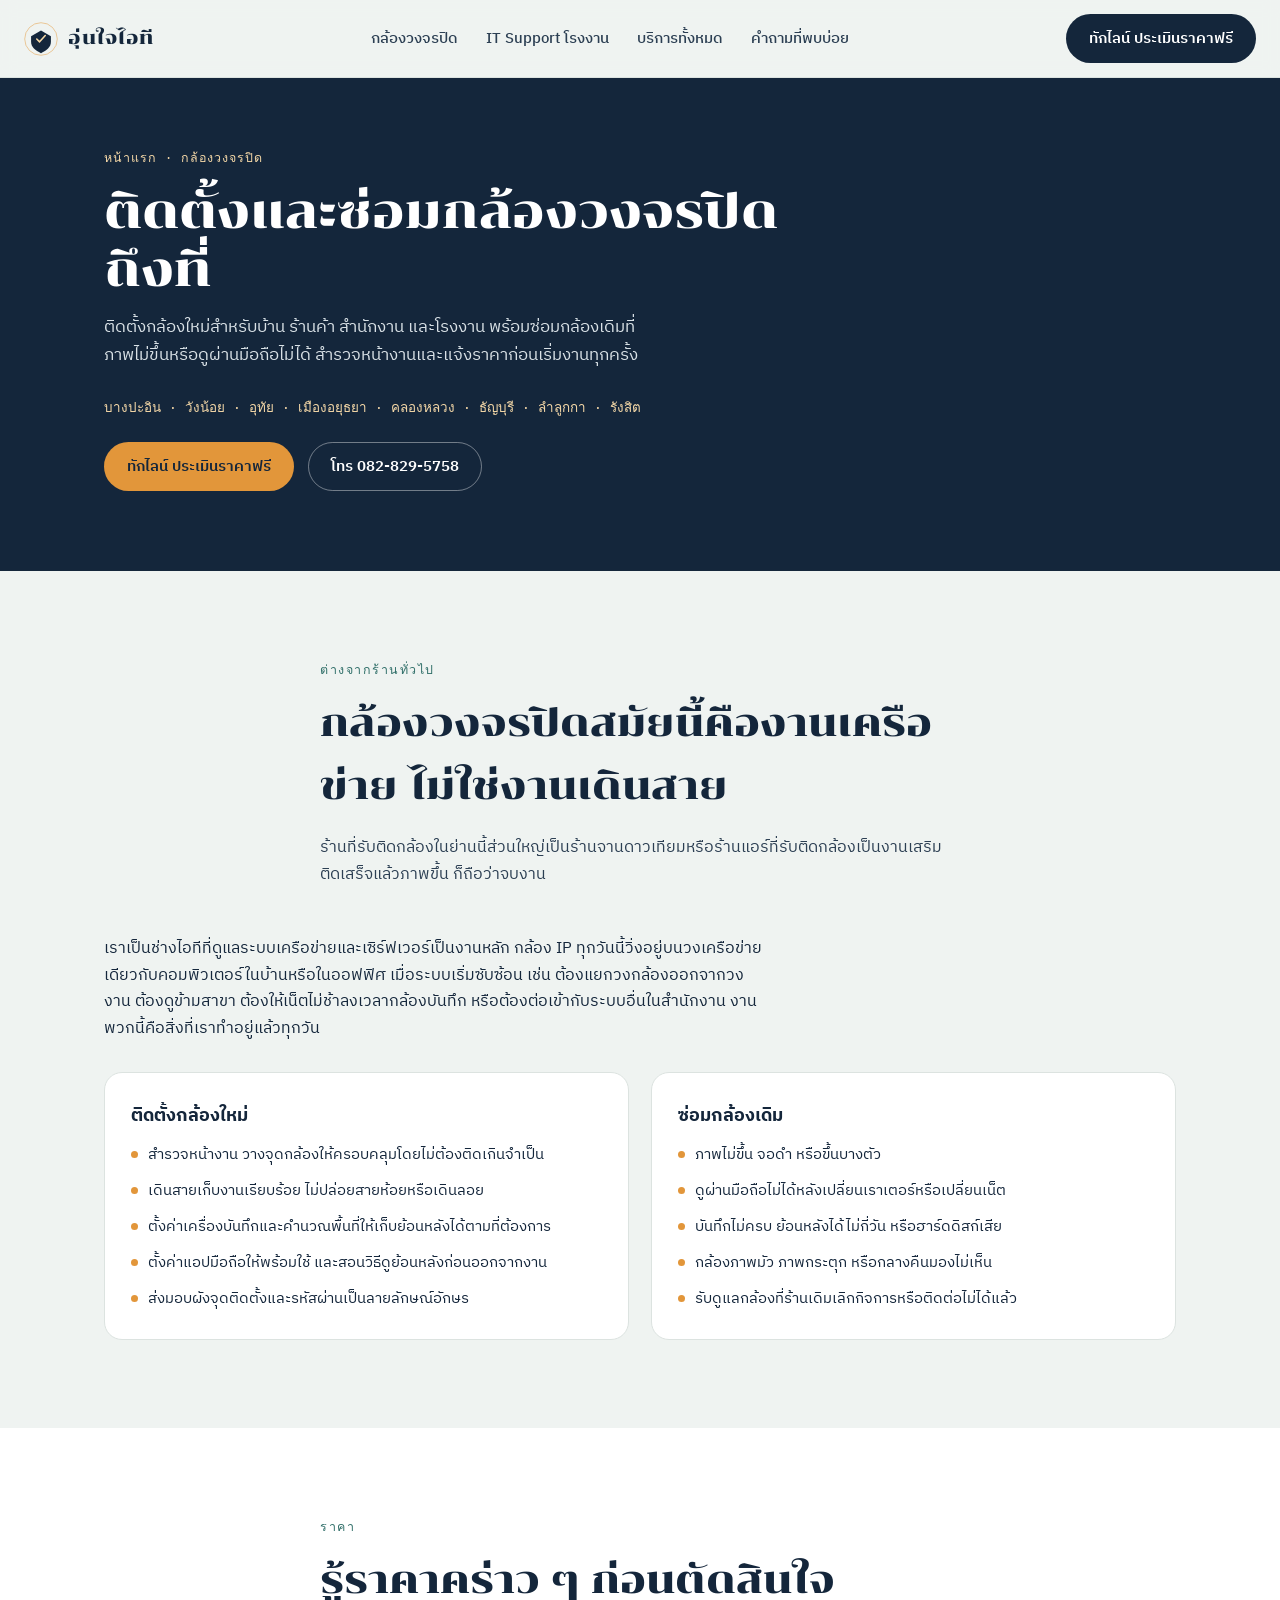
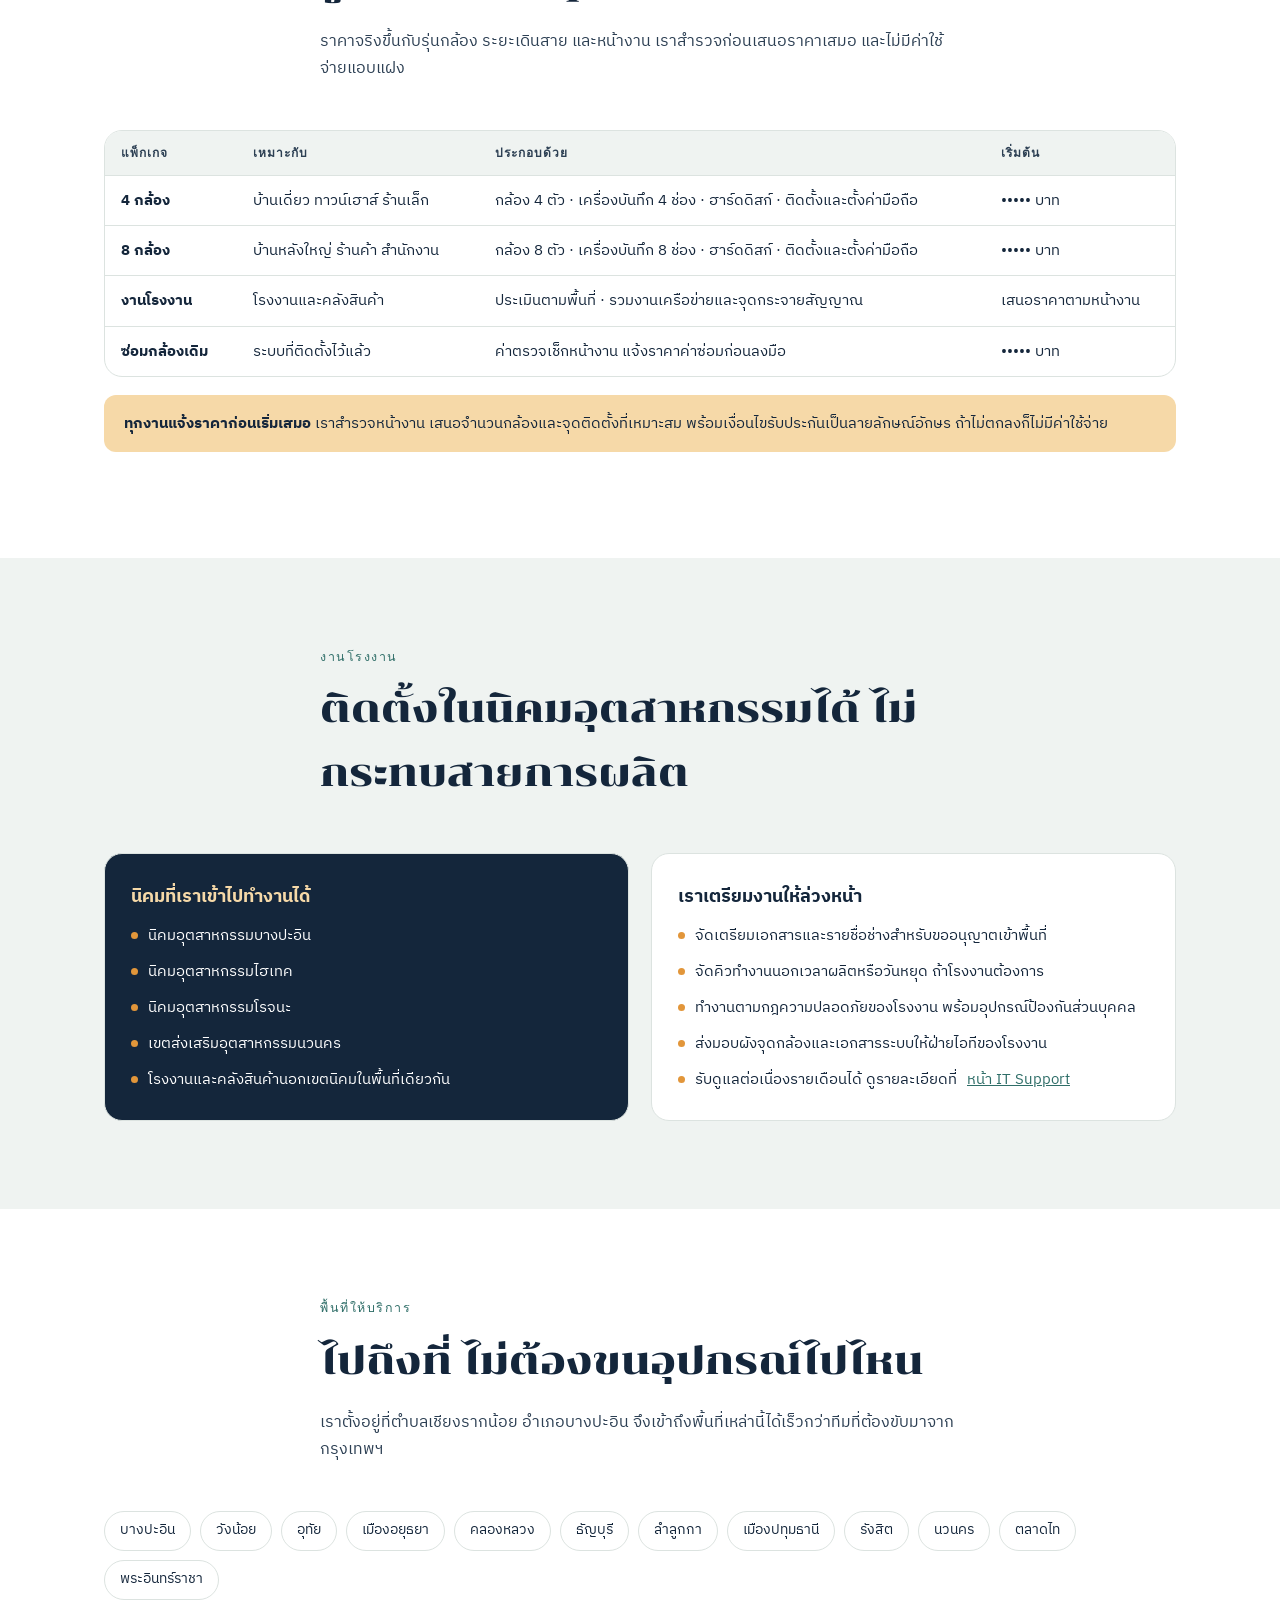
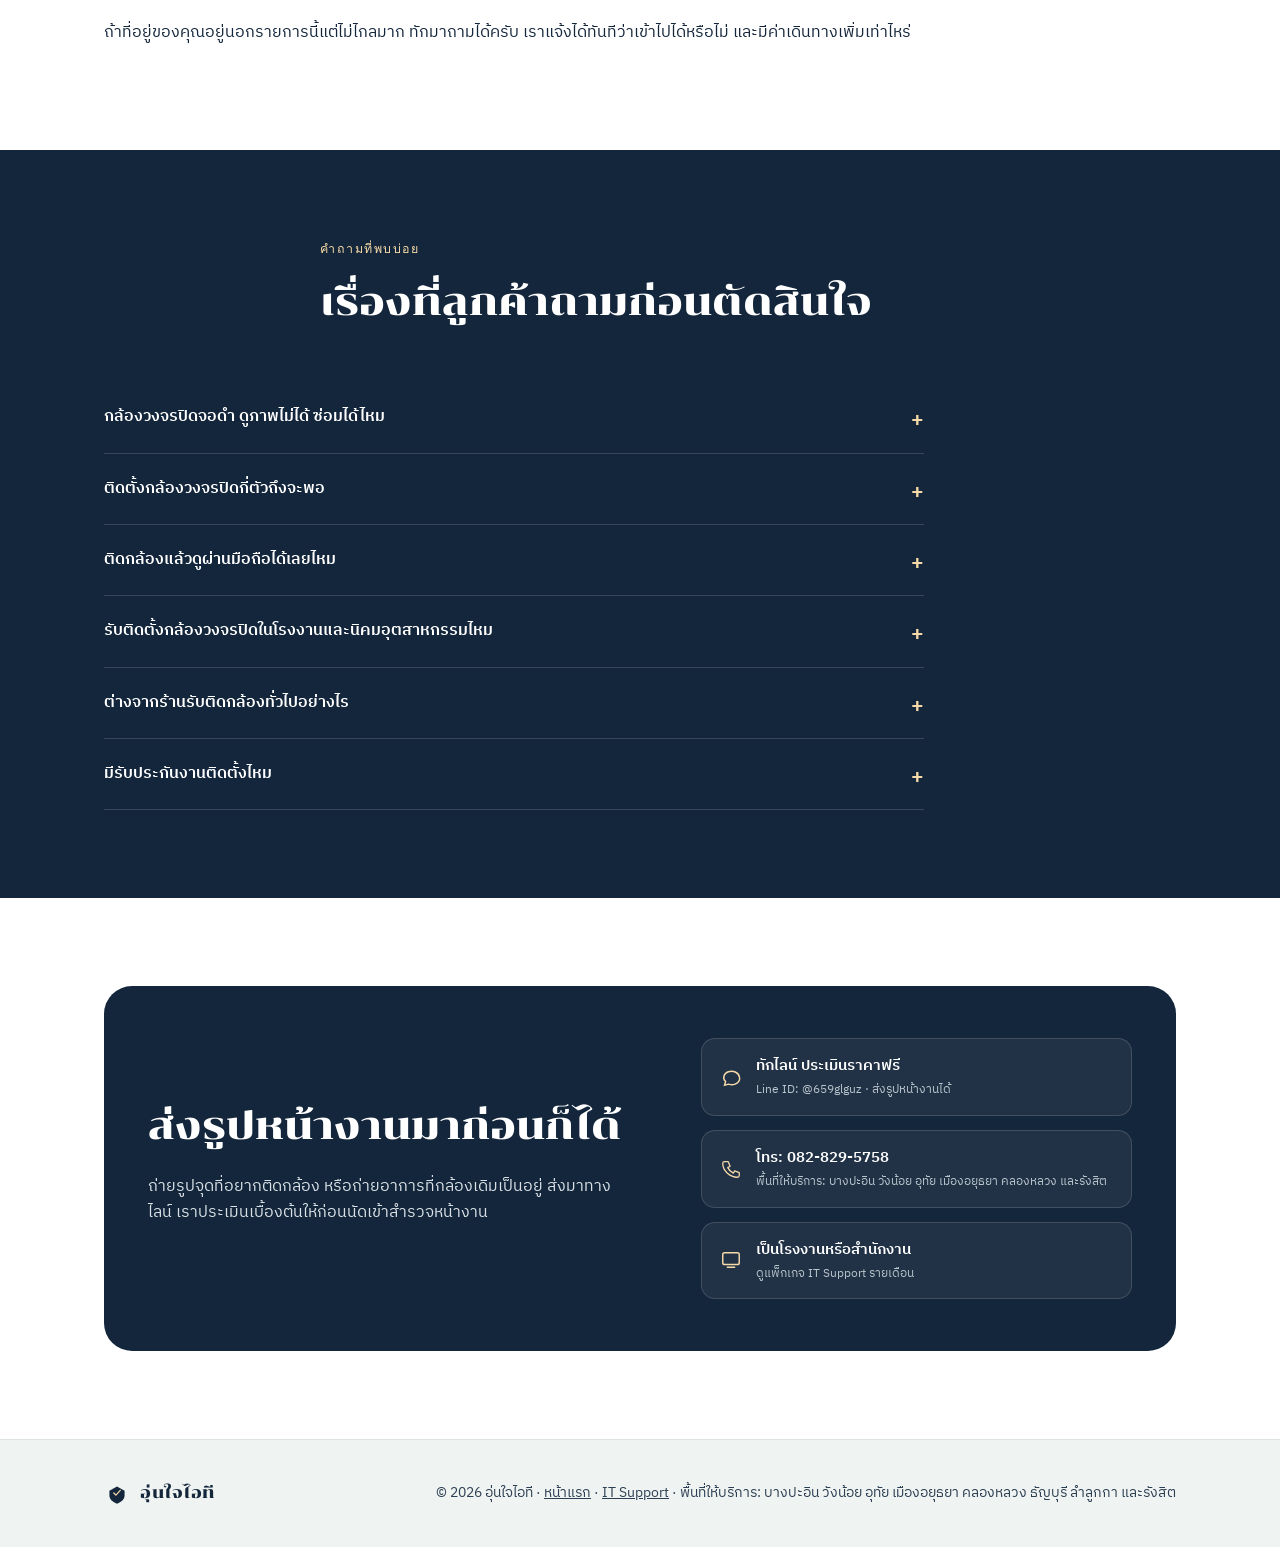
==== cctv/index.html @ 0df33c96 "Add files via upload" ====
<!DOCTYPE html>
<html lang="th">
<head>
<meta charset="UTF-8">
<meta name="viewport" content="width=device-width, initial-scale=1.0">
<title>ติดตั้งกล้องวงจรปิด บางปะอิน วังน้อย อยุธยา | อุ่นใจไอที</title>
<meta name="description" content="ติดตั้งและซ่อมกล้องวงจรปิด CCTV บางปะอิน วังน้อย อุทัย เมืองอยุธยา คลองหลวง รังสิต ติดตั้งโดยช่างไอทีที่วางระบบเครือข่ายเป็น ดูผ่านมือถือได้ สำรวจหน้างานก่อนเสนอราคา">
<meta name="keywords" content="ติดตั้งกล้องวงจรปิดบางปะอิน,ติดตั้งกล้องวงจรปิดวังน้อย,ติดตั้งกล้องวงจรปิดอยุธยา,ซ่อมกล้องวงจรปิด,กล้องวงจรปิดจอดำ,ติดตั้ง CCTV ใกล้ฉัน,กล้องวงจรปิดโรงงาน,กล้องวงจรปิดนิคมบางปะอิน">
<link rel="canonical" href="https://www.unjaiit.com/cctv/">
<meta name="robots" content="index, follow">

<meta property="og:type" content="website">
<meta property="og:site_name" content="อุ่นใจไอที">
<meta property="og:locale" content="th_TH">
<meta property="og:title" content="ติดตั้งกล้องวงจรปิด บางปะอิน วังน้อย อยุธยา | อุ่นใจไอที">
<meta property="og:description" content="ติดตั้งและซ่อมกล้องวงจรปิด โดยช่างไอทีที่วางระบบเครือข่ายเป็น ดูผ่านมือถือได้ สำรวจหน้างานก่อนเสนอราคา">
<meta property="og:url" content="https://www.unjaiit.com/cctv/">
<!-- แนะนำ: เปลี่ยนเป็นรูปงานติดตั้งจริง 1200x630 px -->
<meta property="og:image" content="https://www.unjaiit.com/android-chrome-512x512.png">
<meta property="og:image:alt" content="อุ่นใจไอที ติดตั้งกล้องวงจรปิด">
<meta name="twitter:card" content="summary_large_image">

<link rel="preconnect" href="https://fonts.googleapis.com">
<link rel="preconnect" href="https://fonts.gstatic.com" crossorigin>
<link rel="icon" href="/favicon.ico" sizes="any">
<link rel="icon" href="/icon.svg" type="image/svg+xml">
<link rel="apple-touch-icon" href="/apple-touch-icon.png">
<link rel="manifest" href="/site.webmanifest">
<link href="https://fonts.googleapis.com/css2?family=Chonburi&family=IBM+Plex+Sans+Thai:wght@400;500;600;700&family=IBM+Plex+Mono:wght@500&display=swap" rel="stylesheet">
<link rel="stylesheet" href="/assets/site.css">

<script type="application/ld+json">
{
  "@context": "https://schema.org",
  "@type": "Service",
  "@id": "https://www.unjaiit.com/cctv/#service",
  "serviceType": "ติดตั้งและซ่อมกล้องวงจรปิด CCTV",
  "name": "ติดตั้งและซ่อมกล้องวงจรปิด บางปะอิน วังน้อย อยุธยา",
  "description": "บริการติดตั้งกล้องวงจรปิดใหม่และซ่อมกล้องเดิมสำหรับบ้าน ร้านค้า สำนักงาน และโรงงาน พร้อมวางระบบเครือข่ายและตั้งค่าให้ดูผ่านมือถือ",
  "url": "https://www.unjaiit.com/cctv/",
  "provider": { "@id": "https://www.unjaiit.com/#business" },
  "areaServed": [
    { "@type": "City", "name": "บางปะอิน" },
    { "@type": "City", "name": "วังน้อย" },
    { "@type": "City", "name": "อุทัย" },
    { "@type": "City", "name": "พระนครศรีอยุธยา" },
    { "@type": "City", "name": "คลองหลวง" },
    { "@type": "City", "name": "ธัญบุรี" },
    { "@type": "City", "name": "ลำลูกกา" },
    { "@type": "City", "name": "เมืองปทุมธานี" },
    { "@type": "City", "name": "รังสิต" }
  ],
  "hasOfferCatalog": {
    "@type": "OfferCatalog",
    "name": "งานกล้องวงจรปิด",
    "itemListElement": [
      { "@type": "Offer", "itemOffered": { "@type": "Service", "name": "ติดตั้งกล้องวงจรปิดใหม่สำหรับบ้านและร้านค้า" } },
      { "@type": "Offer", "itemOffered": { "@type": "Service", "name": "ติดตั้งกล้องวงจรปิดสำหรับโรงงานและสำนักงาน" } },
      { "@type": "Offer", "itemOffered": { "@type": "Service", "name": "ซ่อมกล้องวงจรปิดที่ภาพไม่ขึ้นหรือจอดำ" } },
      { "@type": "Offer", "itemOffered": { "@type": "Service", "name": "ย้ายจุดติดตั้งและเพิ่มกล้อง" } },
      { "@type": "Offer", "itemOffered": { "@type": "Service", "name": "ตั้งค่าดูกล้องผ่านมือถือและกู้ระบบบันทึก" } }
    ]
  }
}
</script>
<script type="application/ld+json">
{
  "@context": "https://schema.org",
  "@type": "BreadcrumbList",
  "itemListElement": [
    { "@type": "ListItem", "position": 1, "name": "หน้าแรก", "item": "https://www.unjaiit.com/" },
    { "@type": "ListItem", "position": 2, "name": "กล้องวงจรปิด", "item": "https://www.unjaiit.com/cctv/" }
  ]
}
</script>
<script type="application/ld+json">
{
  "@context": "https://schema.org",
  "@type": "FAQPage",
  "mainEntity": [
    {
      "@type": "Question",
      "name": "กล้องวงจรปิดจอดำ ดูภาพไม่ได้ ซ่อมได้ไหม",
      "acceptedAnswer": { "@type": "Answer", "text": "ซ่อมได้ครับ อาการจอดำเกิดได้จากหลายสาเหตุ ตั้งแต่ไฟเลี้ยงกล้องตก สายสัญญาณขาดใน หัวต่อเสื่อม ไปจนถึงเครื่องบันทึกค้างหรือฮาร์ดดิสก์เสีย เราตรวจไล่ทีละจุดหน้างานแล้วแจ้งราคาก่อนลงมือทุกครั้ง" }
    },
    {
      "@type": "Question",
      "name": "ติดตั้งกล้องวงจรปิดกี่ตัวถึงจะพอ",
      "acceptedAnswer": { "@type": "Answer", "text": "บ้านทั่วไปมักเริ่มที่ 4 ตัว คือประตูหน้า ประตูหลัง และมุมรั้วสองด้าน ร้านค้าเพิ่มจุดแคชเชียร์กับหน้าประตู ส่วนโรงงานคิดจากทางเข้าออก จุดรับส่งของ และพื้นที่เก็บของ เราสำรวจหน้างานก่อนเสนอจำนวนที่เหมาะสม ไม่เสนอเกินความจำเป็น" }
    },
    {
      "@type": "Question",
      "name": "ติดกล้องแล้วดูผ่านมือถือได้เลยไหม",
      "acceptedAnswer": { "@type": "Answer", "text": "ได้ครับ เราตั้งค่าแอปบนมือถือให้พร้อมใช้ก่อนออกจากหน้างาน และสอนวิธีดูย้อนหลัง วิธีเพิ่มผู้ใช้ รวมถึงวิธีบันทึกคลิปเก็บไว้เป็นหลักฐาน" }
    },
    {
      "@type": "Question",
      "name": "รับติดตั้งกล้องวงจรปิดในโรงงานและนิคมอุตสาหกรรมไหม",
      "acceptedAnswer": { "@type": "Answer", "text": "รับครับ ทั้งในนิคมอุตสาหกรรมบางปะอิน ไฮเทค โรจนะ และนวนคร เราเข้าใจขั้นตอนขออนุญาตเข้าพื้นที่และสามารถจัดคิวทำงานนอกเวลาผลิตได้ ถ้าโรงงานต้องการไม่ให้กระทบสายการผลิต" }
    },
    {
      "@type": "Question",
      "name": "ต่างจากร้านรับติดกล้องทั่วไปอย่างไร",
      "acceptedAnswer": { "@type": "Answer", "text": "เราเป็นช่างไอทีที่ดูแลระบบเครือข่ายและเซิร์ฟเวอร์เป็นงานหลัก กล้องวงจรปิดสมัยนี้วิ่งบนระบบเครือข่าย เมื่อระบบซับซ้อนขึ้น เช่น ต้องแยกวงเครือข่าย ดูข้ามสาขา หรือเชื่อมกับระบบอื่นในออฟฟิศ เรารับได้จบในทีมเดียว" }
    },
    {
      "@type": "Question",
      "name": "มีรับประกันงานติดตั้งไหม",
      "acceptedAnswer": { "@type": "Answer", "text": "มีครับ เงื่อนไขการรับประกันสินค้าและงานติดตั้งจะแจ้งเป็นลายลักษณ์อักษรพร้อมใบเสนอราคาก่อนเริ่มงานทุกครั้ง" }
    }
  ]
}
</script>

<style>
  /* เฉพาะหน้ากล้องวงจรปิด */
  .page-hero{background:var(--ink); color:var(--paper-alt); padding:56px 0 52px;}
  .crumb{font-family:var(--font-mono); font-size:0.78rem; letter-spacing:1px; color:var(--amber-soft); margin-bottom:16px;}
  .crumb a{color:var(--amber-soft); text-decoration:none;}
  .crumb a:hover{text-decoration:underline;}
  .page-hero h1{font-family:var(--font-display); font-weight:400; font-size:clamp(2rem,4.4vw,3rem); line-height:1.2; margin:0 0 16px; max-width:20ch;}
  .page-hero .lede{color:#D9E1E6; font-size:1.05rem; max-width:56ch; margin:0 0 26px;}
  .hero-areas-line{font-family:var(--font-mono); font-size:0.84rem; color:var(--amber-soft); margin:0 0 24px;}
  .price-note{background:var(--amber-soft); color:var(--ink); border-radius:12px; padding:16px 20px; margin:18px 0; font-size:0.95rem;}
  .price-table{width:100%; border-collapse:collapse; font-size:0.95rem; min-width:480px;}
  .price-table th,.price-table td{text-align:left; padding:12px 16px; border-bottom:1px solid var(--line);}
  .price-table th{font-family:var(--font-mono); font-size:0.75rem; letter-spacing:1px; text-transform:uppercase; color:var(--ink-soft); background:var(--paper);}
  .price-table tr:last-child td{border-bottom:none;}
  .tbl-scroll{overflow-x:auto; border:1px solid var(--line); border-radius:var(--radius); background:var(--paper-alt); margin:18px 0;}
  .two-col{display:grid; grid-template-columns:1fr 1fr; gap:22px;}
  @media (max-width:820px){ .two-col{grid-template-columns:1fr;} }
  .panel{background:var(--paper-alt); border:1px solid var(--line); border-radius:var(--radius); padding:28px 26px;}
  .panel.dark{background:var(--ink); color:var(--paper-alt);}
  .panel.dark h3{color:var(--amber-soft);}
  .panel h3{font-size:1.15rem; margin:0 0 12px;}
  .panel ul{list-style:none; padding:0; margin:0; display:flex; flex-direction:column; gap:11px;}
  .panel li{display:flex; gap:10px; font-size:0.94rem; align-items:flex-start;}
  .panel li::before{content:""; width:7px; height:7px; margin-top:8px; border-radius:50%; background:var(--amber); flex:none;}
  .area-chips{display:flex; flex-wrap:wrap; gap:9px; margin:16px 0 0; padding:0; list-style:none;}
  .area-chips li{background:var(--paper-alt); border:1px solid var(--line); border-radius:999px; padding:7px 15px; font-size:0.9rem;}
</style>
</head>
<body>
<a href="#main" class="skip-link">ข้ามไปยังเนื้อหาหลัก</a>

<header class="site">
  <div class="nav-row">
    <a href="/" class="brand">
      <svg class="brand-mark" viewBox="0 0 48 48" fill="none" xmlns="http://www.w3.org/2000/svg" aria-hidden="true">
        <circle cx="24" cy="24" r="23" stroke="#E2963A" stroke-width="1.4" opacity="0.5"/>
        <path d="M24 12l14 8v8c0 8-6 12-14 16-8-4-14-8-14-16v-8l14-8z" fill="#14263B"/>
        <path d="M18 24l4 4 8-9" stroke="#F6D9A8" stroke-width="2.2" stroke-linecap="round" stroke-linejoin="round"/>
      </svg>
      <span class="brand-name">อุ่นใจไอที</span>
    </a>
    <nav class="links" id="mainNav" aria-label="เมนูหลัก">
      <a href="/cctv/" aria-current="page">กล้องวงจรปิด</a>
      <a href="/it-support/">IT Support โรงงาน</a>
      <a href="/#services">บริการทั้งหมด</a>
      <a href="/#near-me">คำถามที่พบบ่อย</a>
      <div class="mobile-cta">
        <a href="https://lin.ee/sSfryHn" class="btn btn-primary" data-cta="nav-mobile">ทักไลน์ ประเมินราคาฟรี</a>
      </div>
    </nav>
    <a href="https://lin.ee/sSfryHn" class="btn btn-primary nav-cta" data-cta="nav">ทักไลน์ ประเมินราคาฟรี</a>
    <button class="menu-toggle" id="menuToggle" aria-expanded="false" aria-controls="mainNav" aria-label="เปิดเมนู">
      <svg class="icon-menu" viewBox="0 0 24 24" fill="none" aria-hidden="true"><path d="M3 6h18M3 12h18M3 18h18" stroke="#14263B" stroke-width="2" stroke-linecap="round"/></svg>
      <svg class="icon-close" viewBox="0 0 24 24" fill="none" aria-hidden="true"><path d="M5 5l14 14M19 5L5 19" stroke="#14263B" stroke-width="2" stroke-linecap="round"/></svg>
    </button>
  </div>
</header>

<main id="main">

<section class="page-hero">
  <div class="container">
    <p class="crumb"><a href="/">หน้าแรก</a> · กล้องวงจรปิด</p>
    <h1>ติดตั้งและซ่อมกล้องวงจรปิด ถึงที่</h1>
    <p class="lede">ติดตั้งกล้องใหม่สำหรับบ้าน ร้านค้า สำนักงาน และโรงงาน พร้อมซ่อมกล้องเดิมที่ภาพไม่ขึ้นหรือดูผ่านมือถือไม่ได้ สำรวจหน้างานและแจ้งราคาก่อนเริ่มงานทุกครั้ง</p>
    <p class="hero-areas-line">บางปะอิน · วังน้อย · อุทัย · เมืองอยุธยา · คลองหลวง · ธัญบุรี · ลำลูกกา · รังสิต</p>
    <div class="hero-ctas">
      <a href="https://lin.ee/sSfryHn" class="btn btn-amber" data-cta="hero">ทักไลน์ ประเมินราคาฟรี</a>
      <a href="tel:0828295758" class="btn btn-outline" style="color:#fff;border-color:rgba(255,255,255,0.4);" data-cta="hero">โทร 082-829-5758</a>
    </div>
  </div>
</section>

<section>
  <div class="container">
    <div class="section-head">
      <span class="kicker">ต่างจากร้านทั่วไป</span>
      <h2>กล้องวงจรปิดสมัยนี้คืองานเครือข่าย ไม่ใช่งานเดินสาย</h2>
      <p class="lede">ร้านที่รับติดกล้องในย่านนี้ส่วนใหญ่เป็นร้านจานดาวเทียมหรือร้านแอร์ที่รับติดกล้องเป็นงานเสริม ติดเสร็จแล้วภาพขึ้น ก็ถือว่าจบงาน</p>
    </div>
    <p style="max-width:66ch;">เราเป็นช่างไอทีที่ดูแลระบบเครือข่ายและเซิร์ฟเวอร์เป็นงานหลัก กล้อง IP ทุกวันนี้วิ่งอยู่บนวงเครือข่ายเดียวกับคอมพิวเตอร์ในบ้านหรือในออฟฟิศ เมื่อระบบเริ่มซับซ้อน เช่น ต้องแยกวงกล้องออกจากวงงาน ต้องดูข้ามสาขา ต้องให้เน็ตไม่ช้าลงเวลากล้องบันทึก หรือต้องต่อเข้ากับระบบอื่นในสำนักงาน งานพวกนี้คือสิ่งที่เราทำอยู่แล้วทุกวัน</p>

    <div class="two-col" style="margin-top:30px;">
      <div class="panel">
        <h3>ติดตั้งกล้องใหม่</h3>
        <ul>
          <li>สำรวจหน้างาน วางจุดกล้องให้ครอบคลุมโดยไม่ต้องติดเกินจำเป็น</li>
          <li>เดินสายเก็บงานเรียบร้อย ไม่ปล่อยสายห้อยหรือเดินลอย</li>
          <li>ตั้งค่าเครื่องบันทึกและคำนวณพื้นที่ให้เก็บย้อนหลังได้ตามที่ต้องการ</li>
          <li>ตั้งค่าแอปมือถือให้พร้อมใช้ และสอนวิธีดูย้อนหลังก่อนออกจากงาน</li>
          <li>ส่งมอบผังจุดติดตั้งและรหัสผ่านเป็นลายลักษณ์อักษร</li>
        </ul>
      </div>
      <div class="panel">
        <h3>ซ่อมกล้องเดิม</h3>
        <ul>
          <li>ภาพไม่ขึ้น จอดำ หรือขึ้นบางตัว</li>
          <li>ดูผ่านมือถือไม่ได้หลังเปลี่ยนเราเตอร์หรือเปลี่ยนเน็ต</li>
          <li>บันทึกไม่ครบ ย้อนหลังได้ไม่กี่วัน หรือฮาร์ดดิสก์เสีย</li>
          <li>กล้องภาพมัว ภาพกระตุก หรือกลางคืนมองไม่เห็น</li>
          <li>รับดูแลกล้องที่ร้านเดิมเลิกกิจการหรือติดต่อไม่ได้แล้ว</li>
        </ul>
      </div>
    </div>
  </div>
</section>

<section class="services">
  <div class="container">
    <div class="section-head">
      <span class="kicker">ราคา</span>
      <h2>รู้ราคาคร่าว ๆ ก่อนตัดสินใจ</h2>
      <p class="lede">ราคาจริงขึ้นกับรุ่นกล้อง ระยะเดินสาย และหน้างาน เราสำรวจก่อนเสนอราคาเสมอ และไม่มีค่าใช้จ่ายแอบแฝง</p>
    </div>

    <!-- ======================================================================
         กรอกราคาจริงตรงนี้ก่อนอัปขึ้นเว็บ
         ดูราคาตลาดในย่านเดียวกันเพื่อเทียบ:
           4 กล้อง  คู่แข่งอยู่ที่ 8,900 – 23,800 บาท
           8 กล้อง  คู่แข่งอยู่ที่ 15,900 – 38,300 บาท
         ถ้ายังไม่พร้อมประกาศราคา ให้ลบทั้งตารางนี้ทิ้ง
         แล้วเหลือไว้แค่กล่องข้อความใต้ตาราง
         ====================================================================== -->
    <div class="tbl-scroll">
      <table class="price-table">
        <thead>
          <tr><th>แพ็กเกจ</th><th>เหมาะกับ</th><th>ประกอบด้วย</th><th>เริ่มต้น</th></tr>
        </thead>
        <tbody>
          <tr>
            <td><b>4 กล้อง</b></td>
            <td>บ้านเดี่ยว ทาวน์เฮาส์ ร้านเล็ก</td>
            <td>กล้อง 4 ตัว · เครื่องบันทึก 4 ช่อง · ฮาร์ดดิสก์ · ติดตั้งและตั้งค่ามือถือ</td>
            <td>••••• บาท</td>
          </tr>
          <tr>
            <td><b>8 กล้อง</b></td>
            <td>บ้านหลังใหญ่ ร้านค้า สำนักงาน</td>
            <td>กล้อง 8 ตัว · เครื่องบันทึก 8 ช่อง · ฮาร์ดดิสก์ · ติดตั้งและตั้งค่ามือถือ</td>
            <td>••••• บาท</td>
          </tr>
          <tr>
            <td><b>งานโรงงาน</b></td>
            <td>โรงงานและคลังสินค้า</td>
            <td>ประเมินตามพื้นที่ · รวมงานเครือข่ายและจุดกระจายสัญญาณ</td>
            <td>เสนอราคาตามหน้างาน</td>
          </tr>
          <tr>
            <td><b>ซ่อมกล้องเดิม</b></td>
            <td>ระบบที่ติดตั้งไว้แล้ว</td>
            <td>ค่าตรวจเช็กหน้างาน แจ้งราคาค่าซ่อมก่อนลงมือ</td>
            <td>••••• บาท</td>
          </tr>
        </tbody>
      </table>
    </div>

    <div class="price-note">
      <b>ทุกงานแจ้งราคาก่อนเริ่มเสมอ</b> เราสำรวจหน้างาน เสนอจำนวนกล้องและจุดติดตั้งที่เหมาะสม พร้อมเงื่อนไขรับประกันเป็นลายลักษณ์อักษร ถ้าไม่ตกลงก็ไม่มีค่าใช้จ่าย
    </div>
  </div>
</section>

<section>
  <div class="container">
    <div class="section-head">
      <span class="kicker">งานโรงงาน</span>
      <h2>ติดตั้งในนิคมอุตสาหกรรมได้ ไม่กระทบสายการผลิต</h2>
    </div>
    <div class="two-col">
      <div class="panel dark">
        <h3>นิคมที่เราเข้าไปทำงานได้</h3>
        <ul>
          <li>นิคมอุตสาหกรรมบางปะอิน</li>
          <li>นิคมอุตสาหกรรมไฮเทค</li>
          <li>นิคมอุตสาหกรรมโรจนะ</li>
          <li>เขตส่งเสริมอุตสาหกรรมนวนคร</li>
          <li>โรงงานและคลังสินค้านอกเขตนิคมในพื้นที่เดียวกัน</li>
        </ul>
      </div>
      <div class="panel">
        <h3>เราเตรียมงานให้ล่วงหน้า</h3>
        <ul>
          <li>จัดเตรียมเอกสารและรายชื่อช่างสำหรับขออนุญาตเข้าพื้นที่</li>
          <li>จัดคิวทำงานนอกเวลาผลิตหรือวันหยุด ถ้าโรงงานต้องการ</li>
          <li>ทำงานตามกฎความปลอดภัยของโรงงาน พร้อมอุปกรณ์ป้องกันส่วนบุคคล</li>
          <li>ส่งมอบผังจุดกล้องและเอกสารระบบให้ฝ่ายไอทีของโรงงาน</li>
          <li>รับดูแลต่อเนื่องรายเดือนได้ ดูรายละเอียดที่ <a href="/it-support/" style="color:var(--teal);">หน้า IT Support</a></li>
        </ul>
      </div>
    </div>
  </div>
</section>

<section class="services">
  <div class="container">
    <div class="section-head">
      <span class="kicker">พื้นที่ให้บริการ</span>
      <h2>ไปถึงที่ ไม่ต้องขนอุปกรณ์ไปไหน</h2>
      <p class="lede">เราตั้งอยู่ที่ตำบลเชียงรากน้อย อำเภอบางปะอิน จึงเข้าถึงพื้นที่เหล่านี้ได้เร็วกว่าทีมที่ต้องขับมาจากกรุงเทพฯ</p>
    </div>
    <ul class="area-chips">
      <li>บางปะอิน</li><li>วังน้อย</li><li>อุทัย</li><li>เมืองอยุธยา</li>
      <li>คลองหลวง</li><li>ธัญบุรี</li><li>ลำลูกกา</li><li>เมืองปทุมธานี</li><li>รังสิต</li>
      <li>นวนคร</li><li>ตลาดไท</li><li>พระอินทร์ราชา</li>
    </ul>
    <p style="margin-top:20px;">ถ้าที่อยู่ของคุณอยู่นอกรายการนี้แต่ไม่ไกลมาก ทักมาถามได้ครับ เราแจ้งได้ทันทีว่าเข้าไปได้หรือไม่ และมีค่าเดินทางเพิ่มเท่าไหร่</p>
  </div>
</section>

<section class="local-seo">
  <div class="container">
    <div class="section-head">
      <span class="kicker">คำถามที่พบบ่อย</span>
      <h2>เรื่องที่ลูกค้าถามก่อนตัดสินใจ</h2>
    </div>
    <div class="faq">
      <details>
        <summary>กล้องวงจรปิดจอดำ ดูภาพไม่ได้ ซ่อมได้ไหม</summary>
        <p>ซ่อมได้ครับ อาการจอดำเกิดได้จากหลายสาเหตุ ตั้งแต่ไฟเลี้ยงกล้องตก สายสัญญาณขาดใน หัวต่อเสื่อม ไปจนถึงเครื่องบันทึกค้างหรือฮาร์ดดิสก์เสีย เราตรวจไล่ทีละจุดหน้างานแล้วแจ้งราคาก่อนลงมือทุกครั้ง</p>
      </details>
      <details>
        <summary>ติดตั้งกล้องวงจรปิดกี่ตัวถึงจะพอ</summary>
        <p>บ้านทั่วไปมักเริ่มที่ 4 ตัว คือประตูหน้า ประตูหลัง และมุมรั้วสองด้าน ร้านค้าเพิ่มจุดแคชเชียร์กับหน้าประตู ส่วนโรงงานคิดจากทางเข้าออก จุดรับส่งของ และพื้นที่เก็บของ เราสำรวจหน้างานก่อนเสนอจำนวนที่เหมาะสม ไม่เสนอเกินความจำเป็น</p>
      </details>
      <details>
        <summary>ติดกล้องแล้วดูผ่านมือถือได้เลยไหม</summary>
        <p>ได้ครับ เราตั้งค่าแอปบนมือถือให้พร้อมใช้ก่อนออกจากหน้างาน และสอนวิธีดูย้อนหลัง วิธีเพิ่มผู้ใช้ รวมถึงวิธีบันทึกคลิปเก็บไว้เป็นหลักฐาน</p>
      </details>
      <details>
        <summary>รับติดตั้งกล้องวงจรปิดในโรงงานและนิคมอุตสาหกรรมไหม</summary>
        <p>รับครับ ทั้งในนิคมอุตสาหกรรมบางปะอิน ไฮเทค โรจนะ และนวนคร เราเข้าใจขั้นตอนขออนุญาตเข้าพื้นที่และสามารถจัดคิวทำงานนอกเวลาผลิตได้ ถ้าโรงงานต้องการไม่ให้กระทบสายการผลิต</p>
      </details>
      <details>
        <summary>ต่างจากร้านรับติดกล้องทั่วไปอย่างไร</summary>
        <p>เราเป็นช่างไอทีที่ดูแลระบบเครือข่ายและเซิร์ฟเวอร์เป็นงานหลัก กล้องวงจรปิดสมัยนี้วิ่งบนระบบเครือข่าย เมื่อระบบซับซ้อนขึ้น เช่น ต้องแยกวงเครือข่าย ดูข้ามสาขา หรือเชื่อมกับระบบอื่นในออฟฟิศ เรารับได้จบในทีมเดียว</p>
      </details>
      <details>
        <summary>มีรับประกันงานติดตั้งไหม</summary>
        <p>มีครับ เงื่อนไขการรับประกันสินค้าและงานติดตั้งจะแจ้งเป็นลายลักษณ์อักษรพร้อมใบเสนอราคาก่อนเริ่มงานทุกครั้ง</p>
      </details>
    </div>
  </div>
</section>

<section class="contact" id="contact">
  <div class="container">
    <div class="contact-box">
      <div>
        <h2>ส่งรูปหน้างานมาก่อนก็ได้</h2>
        <p>ถ่ายรูปจุดที่อยากติดกล้อง หรือถ่ายอาการที่กล้องเดิมเป็นอยู่ ส่งมาทางไลน์ เราประเมินเบื้องต้นให้ก่อนนัดเข้าสำรวจหน้างาน</p>
      </div>
      <div class="contact-links">
        <a class="contact-link" href="https://lin.ee/sSfryHn" data-cta="contact" aria-label="ทักไลน์อุ่นใจไอที">
          <svg class="ico" viewBox="0 0 24 24" fill="none" aria-hidden="true"><path d="M21 11.5a8.5 6.8 0 10-14.9 5.4L5 21l4.4-1.2A8.5 6.8 0 0021 11.5z" stroke="currentColor" stroke-width="1.6"/></svg>
          <span>ทักไลน์ ประเมินราคาฟรี<br><small>Line ID: @659glguz · ส่งรูปหน้างานได้</small></span>
        </a>
        <a class="contact-link" href="tel:0828295758" data-cta="contact" aria-label="โทรหาอุ่นใจไอที">
          <svg class="ico" viewBox="0 0 24 24" fill="none" aria-hidden="true"><path d="M6 4h3l2 5-2.5 1.5a12 12 0 006 6L16 14l5 2v3a2 2 0 01-2 2C10.5 21 3 13.5 3 6a2 2 0 012-2z" stroke="currentColor" stroke-width="1.4" stroke-linejoin="round"/></svg>
          <span>โทร: 082-829-5758<br><small>พื้นที่ให้บริการ: บางปะอิน วังน้อย อุทัย เมืองอยุธยา คลองหลวง และรังสิต</small></span>
        </a>
        <a class="contact-link" href="/it-support/" aria-label="ดูบริการ IT Support รายเดือน">
          <svg class="ico" viewBox="0 0 24 24" fill="none" aria-hidden="true"><rect x="3" y="4" width="18" height="13" rx="2" stroke="currentColor" stroke-width="1.6"/><path d="M8 20h8" stroke="currentColor" stroke-width="1.6" stroke-linecap="round"/></svg>
          <span>เป็นโรงงานหรือสำนักงาน<br><small>ดูแพ็กเกจ IT Support รายเดือน</small></span>
        </a>
      </div>
    </div>
  </div>
</section>

</main>

<footer>
  <div class="container footer-row">
    <div class="footer-brand">
      <svg class="brand-mark" viewBox="0 0 48 48" fill="none" xmlns="http://www.w3.org/2000/svg" aria-hidden="true">
        <path d="M24 12l14 8v8c0 8-6 12-14 16-8-4-14-8-14-16v-8l14-8z" fill="#14263B"/>
        <path d="M18 24l4 4 8-9" stroke="#F6D9A8" stroke-width="2.2" stroke-linecap="round" stroke-linejoin="round"/>
      </svg>
      <span class="brand-name" style="font-size:1rem;">อุ่นใจไอที</span>
    </div>
    <p>© 2026 อุ่นใจไอที · <a href="/" style="color:inherit;">หน้าแรก</a> · <a href="/it-support/" style="color:inherit;">IT Support</a> · พื้นที่ให้บริการ: บางปะอิน วังน้อย อุทัย เมืองอยุธยา คลองหลวง ธัญบุรี ลำลูกกา และรังสิต</p>
  </div>
</footer>

<div class="sticky-cta" role="region" aria-label="ติดต่ออุ่นใจไอที">
  <a class="s-line" href="https://lin.ee/sSfryHn" data-cta="sticky">
    <svg viewBox="0 0 24 24" fill="none" aria-hidden="true"><path d="M21 11.5a8.5 6.8 0 10-14.9 5.4L5 21l4.4-1.2A8.5 6.8 0 0021 11.5z" stroke="currentColor" stroke-width="1.8"/></svg>
    ทักไลน์ ประเมินราคาฟรี
  </a>
  <a class="s-tel" href="tel:0828295758" data-cta="sticky" aria-label="โทร 082-829-5758">
    <svg viewBox="0 0 24 24" fill="none" aria-hidden="true"><path d="M6 4h3l2 5-2.5 1.5a12 12 0 006 6L16 14l5 2v3a2 2 0 01-2 2C10.5 21 3 13.5 3 6a2 2 0 012-2z" stroke="currentColor" stroke-width="1.6" stroke-linejoin="round"/></svg>
    โทร
  </a>
</div>

<script>
  (function(){
    var toggle=document.getElementById('menuToggle'), nav=document.getElementById('mainNav');
    if(toggle&&nav){
      toggle.addEventListener('click',function(){
        var open=nav.classList.toggle('open');
        toggle.classList.toggle('open',open);
        toggle.setAttribute('aria-expanded',open?'true':'false');
      });
      nav.querySelectorAll('a').forEach(function(a){
        a.addEventListener('click',function(){
          nav.classList.remove('open'); toggle.classList.remove('open');
          toggle.setAttribute('aria-expanded','false');
        });
      });
    }
  })();
</script>
<script src="/assets/track.js"></script>
</body>
</html>
---- assets/site.css ----
/* อุ่นใจไอที — สไตล์กลางของทุกหน้า */
:root{
    --ink:#14263B;
    --ink-soft:#2C3F53;
    --paper:#EFF3F1;
    --paper-alt:#FFFFFF;
    --amber:#E2963A;
    --amber-soft:#F6D9A8;
    --coral:#D9614F;
    --teal:#2F6E68;
    --line:#DCE3E0;
    --font-display:'Chonburi','Noto Serif Thai',serif;
    --font-body:'IBM Plex Sans Thai','Sarabun',sans-serif;
    --font-mono:'IBM Plex Mono',monospace;
    --radius:18px;
  }
  *{box-sizing:border-box;}
  html{scroll-behavior:smooth;}
  @media (prefers-reduced-motion: reduce){
    html{scroll-behavior:auto;}
    *{animation-duration:0.001ms !important; animation-iteration-count:1 !important; transition-duration:0.001ms !important;}
  }
  body{
    margin:0;
    font-family:var(--font-body);
    color:var(--ink);
    background:var(--paper);
    line-height:1.65;
  }
  a{color:inherit;}
  img,svg{max-width:100%;display:block;}
  .container{max-width:1120px;margin:0 auto;padding:0 24px;}
  .skip-link{
    position:absolute; left:-999px; top:0; background:var(--amber); color:var(--ink);
    padding:10px 16px; z-index:100; border-radius:0 0 8px 0; font-weight:600;
  }
  .skip-link:focus{left:0;}
  a:focus-visible, button:focus-visible, summary:focus-visible{
    outline:3px solid var(--amber); outline-offset:3px; border-radius:4px;
  }

  /* ---------- Header ---------- */
  header.site{
    position:sticky; top:0; z-index:50;
    background:rgba(239,243,241,0.92); backdrop-filter:blur(8px);
    border-bottom:1px solid var(--line);
  }
  .nav-row{
    display:flex; align-items:center; justify-content:space-between;
    padding:14px 24px;
  }
  .brand{display:flex; align-items:center; gap:10px; text-decoration:none;}
  .brand-mark{width:34px; height:34px; flex:none;}
  .brand-name{font-family:var(--font-display); font-size:1.15rem; color:var(--ink); letter-spacing:0.5px;}
  nav.links{display:flex; gap:28px; font-size:0.95rem; font-weight:500;}
  nav.links a{text-decoration:none; color:var(--ink-soft); position:relative;}
  nav.links a:hover{color:var(--ink);}
  .btn{
    display:inline-flex; align-items:center; gap:8px;
    padding:11px 22px; border-radius:999px; font-weight:600; font-size:0.95rem;
    text-decoration:none; border:1px solid transparent; cursor:pointer;
    min-height:44px;
  }
  .btn-primary{background:var(--ink); color:var(--paper-alt);}
  .btn-primary:hover{background:var(--ink-soft);}
  .btn-amber{background:var(--amber); color:var(--ink);}
  .btn-amber:hover{background:#cf8630;}
  .btn-outline{background:transparent; color:var(--ink); border-color:var(--ink);}
  .btn-outline:hover{background:var(--ink); color:var(--paper-alt);}
  .nav-cta{display:none;}
  @media (min-width:840px){ .nav-cta{display:inline-flex;} }

  /* Mobile nav */
  .menu-toggle{
    display:none; align-items:center; justify-content:center;
    width:44px; height:44px; border-radius:10px; border:1px solid var(--line);
    background:var(--paper-alt); cursor:pointer; flex:none;
  }
  .menu-toggle svg{width:22px; height:22px;}
  @media (max-width:839px){
    nav.links{
      position:fixed; top:64px; left:0; right:0; bottom:0;
      background:var(--paper-alt); flex-direction:column; gap:2px;
      padding:18px 24px; transform:translateY(-8px); opacity:0; pointer-events:none;
      transition:opacity 0.18s ease, transform 0.18s ease; overflow-y:auto;
    }
    nav.links.open{ opacity:1; transform:translateY(0); pointer-events:auto; }
    nav.links a{
      padding:16px 4px; border-bottom:1px solid var(--line); font-size:1.05rem;
    }
    .menu-toggle{display:flex;}
    .icon-close{display:none;}
    .menu-toggle.open .icon-menu{display:none;}
    .menu-toggle.open .icon-close{display:block;}
    nav.links .mobile-cta{
      margin-top:18px; display:flex; justify-content:center;
    }
  }
  @media (min-width:840px){ .mobile-cta{display:none;} }

  /* ---------- Hero ---------- */
  .hero{
    background:var(--ink);
    color:var(--paper-alt);
    padding:64px 0 0;
    overflow:hidden;
    position:relative;
  }
  .hero-grid{
    display:grid; grid-template-columns:1.1fr 0.9fr; gap:40px; align-items:center;
    padding-bottom:48px;
  }
  @media (max-width:900px){ .hero-grid{grid-template-columns:1fr; text-align:center;} }
  .eyebrow{
    display:inline-flex; align-items:center; gap:8px;
    font-family:var(--font-mono); font-size:0.78rem; letter-spacing:1.5px; text-transform:uppercase;
    color:var(--amber-soft); margin-bottom:18px;
  }
  .eyebrow::before{content:""; width:8px; height:8px; border-radius:50%; background:var(--amber); display:inline-block;}
  h1{
    font-family:var(--font-display); font-weight:400;
    font-size:clamp(2.4rem, 5vw, 3.6rem);
    line-height:1.15; margin:0 0 20px;
  }
  h1 span{color:var(--amber-soft);}
  .hero-sub{
    font-size:1.08rem; color:#D9E1E6; max-width:52ch; margin:0 0 30px;
  }
  @media (max-width:900px){ .hero-sub{margin-left:auto; margin-right:auto;} }
  .hero-ctas{display:flex; gap:14px; flex-wrap:wrap; margin-bottom:28px;}
  @media (max-width:900px){ .hero-ctas{justify-content:center;} }
  .status-badge{
    display:inline-flex; align-items:center; gap:10px;
    background:rgba(255,255,255,0.07); border:1px solid rgba(255,255,255,0.16);
    padding:9px 16px; border-radius:999px; font-size:0.88rem; color:#D9E1E6;
  }
  .status-dot{width:8px; height:8px; border-radius:50%; background:#7CD9A5; box-shadow:0 0 0 4px rgba(124,217,165,0.2);}

  .hero-art{position:relative;}
  .pulse-ring{ transform-origin:center; animation:pulse 3.6s ease-out infinite; }
  .pulse-ring.r2{ animation-delay:1.2s; }
  .pulse-ring.r3{ animation-delay:2.4s; }
  @keyframes pulse{
    0%{ opacity:0.85; transform:scale(0.85); }
    70%{ opacity:0; }
    100%{ opacity:0; transform:scale(1.05); }
  }

  /* keyword ticker */
  .ticker-wrap{
    border-top:1px solid rgba(255,255,255,0.12);
    background:rgba(255,255,255,0.04);
    overflow:hidden;
    white-space:nowrap;
  }
  .ticker{
    display:inline-flex; gap:0; padding:14px 0;
    animation:scroll-left 28s linear infinite;
  }
  @media (prefers-reduced-motion: reduce){ .ticker{animation:none;} }
  @keyframes scroll-left{
    from{transform:translateX(0);}
    to{transform:translateX(-50%);}
  }
  .ticker span{
    font-family:var(--font-mono); font-size:0.82rem; color:#B9C4CC;
    padding:0 22px; border-right:1px solid rgba(255,255,255,0.15);
  }

  /* ---------- Section shells ---------- */
  section{padding:88px 0;}
  .section-head{max-width:640px; margin:0 auto 48px;}
  .section-head.center{text-align:center; margin-left:auto; margin-right:auto;}
  .kicker{
    font-family:var(--font-mono); font-size:0.78rem; letter-spacing:1.5px; text-transform:uppercase;
    color:var(--teal); margin-bottom:12px; display:block;
  }
  h2{
    font-family:var(--font-display); font-weight:400;
    font-size:clamp(1.8rem, 3vw, 2.4rem); margin:0 0 14px; color:var(--ink);
  }
  .lede{color:var(--ink-soft); font-size:1.02rem;}

  /* ---------- Services ---------- */
  .services{background:var(--paper-alt);}
  .card-grid{display:grid; grid-template-columns:repeat(5,1fr); gap:20px;}
  @media (max-width:1080px){ .card-grid{grid-template-columns:repeat(3,1fr);} }
  @media (max-width:700px){ .card-grid{grid-template-columns:1fr 1fr;} }
  @media (max-width:480px){ .card-grid{grid-template-columns:1fr;} }
  .service-card{
    background:var(--paper); border:1px solid var(--line); border-radius:var(--radius);
    padding:28px 24px; transition:transform 0.2s ease, box-shadow 0.2s ease;
  }
  .service-card:hover{ transform:translateY(-4px); box-shadow:0 14px 28px -18px rgba(20,38,59,0.35); }
  .service-icon{width:44px; height:44px; margin-bottom:18px;}
  .service-card h3{font-size:1.08rem; margin:0 0 10px; font-weight:700;}
  .service-card p{margin:0; font-size:0.92rem; color:var(--ink-soft);}

  /* ---------- Paths (for you) ---------- */
  .paths-grid{display:grid; grid-template-columns:1fr 1fr; gap:24px;}
  @media (max-width:820px){ .paths-grid{grid-template-columns:1fr;} }
  .path-card{
    border-radius:24px; padding:36px 32px; position:relative; overflow:hidden;
  }
  .path-card.people{background:var(--paper-alt); border:1px solid var(--line);}
  .path-card.biz{background:var(--ink); color:var(--paper-alt);}
  .path-card h3{font-family:var(--font-display); font-weight:400; font-size:1.5rem; margin:0 0 6px;}
  .path-card.biz h3{color:var(--amber-soft);}
  .path-tag{font-family:var(--font-mono); font-size:0.75rem; letter-spacing:1px; text-transform:uppercase; opacity:0.7;}
  .path-list{list-style:none; margin:22px 0 28px; padding:0; display:flex; flex-direction:column; gap:12px;}
  .path-list li{display:flex; gap:10px; font-size:0.95rem; align-items:flex-start;}
  .path-list li::before{content:""; width:8px; height:8px; margin-top:7px; border-radius:50%; background:var(--amber); flex:none;}
  .path-card.biz .path-list li::before{background:var(--teal);}

  /* ---------- Process ---------- */
  .process{background:var(--paper-alt);}
  .steps{display:grid; grid-template-columns:repeat(4,1fr); gap:0; position:relative;}
  @media (max-width:900px){ .steps{grid-template-columns:1fr; gap:28px;} }
  .step{position:relative; padding:0 20px 0 0;}
  .step:not(:last-child)::after{
    content:""; position:absolute; top:22px; right:-4px; width:calc(100% - 44px); height:1px;
    background:repeating-linear-gradient(90deg, var(--line) 0 8px, transparent 8px 14px);
  }
  @media (max-width:900px){ .step:not(:last-child)::after{display:none;} }
  .step-num{
    font-family:var(--font-mono); font-size:0.95rem; color:var(--amber);
    width:44px; height:44px; border:1px solid var(--amber); border-radius:50%;
    display:flex; align-items:center; justify-content:center; margin-bottom:18px; background:var(--paper);
  }
  .step h3{font-size:1.02rem; margin:0 0 8px;}
  .step p{font-size:0.9rem; color:var(--ink-soft); margin:0;}

  /* ---------- Trust ---------- */
  .trust-grid{display:grid; grid-template-columns:repeat(4,1fr); gap:22px;}
  @media (max-width:980px){ .trust-grid{grid-template-columns:1fr 1fr;} }
  @media (max-width:600px){ .trust-grid{grid-template-columns:1fr;} }
  .trust-item{display:flex; flex-direction:column; gap:12px;}
  .trust-icon{width:36px; height:36px; color:var(--teal);}
  .trust-item h3{font-size:1rem; margin:0;}
  .trust-item p{font-size:0.9rem; color:var(--ink-soft); margin:0;}

  /* ---------- Local SEO / FAQ ---------- */
  .local-seo{background:var(--ink); color:var(--paper-alt);}
  .local-seo .kicker{color:var(--amber-soft);}
  .local-seo h2{color:var(--paper-alt);}
  .local-seo .lede{color:#C9D3D9;}
  .seo-copy{max-width:760px; font-size:0.98rem; color:#D9E1E6; margin-bottom:44px;}
  .seo-copy strong{color:var(--amber-soft); font-weight:600;}
  .faq{max-width:820px;}
  .faq details{
    border-bottom:1px solid rgba(255,255,255,0.15); padding:18px 0;
  }
  .faq summary{
    cursor:pointer; font-weight:600; font-size:1rem; list-style:none;
    display:flex; justify-content:space-between; align-items:center; gap:16px;
  }
  .faq summary::-webkit-details-marker{display:none;}
  .faq summary::after{content:"+"; font-family:var(--font-mono); font-size:1.3rem; color:var(--amber-soft); flex:none;}
  .faq details[open] summary::after{content:"–";}
  .faq p{margin:14px 0 0; color:#C9D3D9; font-size:0.94rem; max-width:68ch;}

  /* ---------- About / vision ---------- */
  .about-grid{display:grid; grid-template-columns:1fr 1fr; gap:24px;}
  @media (max-width:820px){ .about-grid{grid-template-columns:1fr;} }
  .about-card{border-radius:24px; padding:34px 30px;}
  .about-card.now{background:var(--paper-alt); border:1px solid var(--line);}
  .about-card.next{background:var(--amber-soft);}
  .about-card .path-tag{color:var(--ink-soft);}
  .about-card h3{font-family:var(--font-display); font-weight:400; font-size:1.4rem; margin:10px 0 14px;}
  .about-card p{font-size:0.95rem; color:var(--ink-soft); margin:0;}

  /* ---------- Contact ---------- */
  .contact{background:var(--paper-alt);}
  .contact-box{
    background:var(--ink); color:var(--paper-alt); border-radius:28px;
    padding:52px 44px; display:grid; grid-template-columns:1.2fr 1fr; gap:36px; align-items:center;
  }
  @media (max-width:820px){ .contact-box{grid-template-columns:1fr; padding:36px 26px;} }
  .contact-box h2{color:var(--paper-alt); margin-bottom:12px;}
  .contact-box p{color:#D9E1E6; max-width:48ch;}
  .contact-links{display:flex; flex-direction:column; gap:14px;}
  .contact-link{
    display:flex; align-items:center; gap:14px; padding:14px 18px;
    background:rgba(255,255,255,0.06); border:1px solid rgba(255,255,255,0.14);
    border-radius:14px; text-decoration:none; color:var(--paper-alt); font-weight:600; font-size:0.95rem;
  }
  .contact-link:hover{background:rgba(255,255,255,0.12);}
  .contact-link .ico{width:22px; height:22px; flex:none; color:var(--amber-soft);}
  .contact-link small{display:block; font-weight:400; color:#B9C4CC; font-size:0.78rem; margin-top:2px;}

  /* ---------- Footer ---------- */
  footer{padding:40px 0; border-top:1px solid var(--line);}
  .footer-row{display:flex; justify-content:space-between; align-items:center; flex-wrap:wrap; gap:16px;}
  .footer-brand{display:flex; align-items:center; gap:10px;}
  .footer-brand .brand-mark{width:26px; height:26px;}
  footer p{font-size:0.85rem; color:var(--ink-soft); margin:0;}

  /* ---------- Mobile refinements (all breakpoints) ---------- */
  @media (max-width:900px){
    section{padding:64px 0;}
    .hero{padding-top:44px;}
    .hero-art{max-width:300px; margin:0 auto;}
  }
  @media (max-width:600px){
    .container{padding:0 18px;}
    .nav-row{padding:12px 18px;}
    .brand-name{font-size:1.02rem;}
    section{padding:52px 0;}
    h1{font-size:clamp(2rem, 8vw, 2.6rem);}
    h2{font-size:clamp(1.5rem, 6vw, 1.9rem);}
    .hero-ctas .btn, .hero-ctas{width:100%;}
    .hero-ctas{flex-direction:column;}
    .hero-ctas .btn{justify-content:center;}
    .status-badge{text-align:left; font-size:0.82rem;}
    .ticker span{font-size:0.76rem; padding:0 16px;}
    .path-card{padding:28px 22px;}
    .contact-box{border-radius:22px;}
    .contact-link{padding:14px;}
    .step-num{width:38px; height:38px; font-size:0.85rem;}
  }
  @media (max-width:400px){
    .hero-art{max-width:240px;}
  }
/* --- บรรทัดพื้นที่ให้บริการใต้ H1 --- */
  .hero-areas{
    font-family:var(--font-mono); font-size:0.86rem; letter-spacing:0.3px;
    color:var(--amber-soft); margin:0 0 18px;
  }
  @media (max-width:900px){ .hero-areas{margin-left:auto; margin-right:auto;} }

  /* --- แถบติดต่อลอยล่างจอมือถือ --- */
  .sticky-cta{
    position:fixed; left:0; right:0; bottom:0; z-index:80;
    display:flex; gap:8px;
    padding:10px 12px calc(10px + env(safe-area-inset-bottom, 0px));
    background:rgba(255,255,255,0.95);
    backdrop-filter:blur(8px);
    border-top:1px solid var(--line);
  }
  .sticky-cta a{
    display:flex; align-items:center; justify-content:center; gap:8px;
    min-height:52px; border-radius:12px; font-weight:600; font-size:1rem;
    text-decoration:none;
  }
  .sticky-cta .s-line{ flex:1; background:#06C755; color:#fff; }
  .sticky-cta .s-tel{ flex:0 0 100px; background:var(--ink); color:#fff; }
  .sticky-cta svg{ width:20px; height:20px; flex:none; }
  body{ padding-bottom:86px; }
  @media (min-width:840px){
    .sticky-cta{ display:none; }
    body{ padding-bottom:0; }
  }
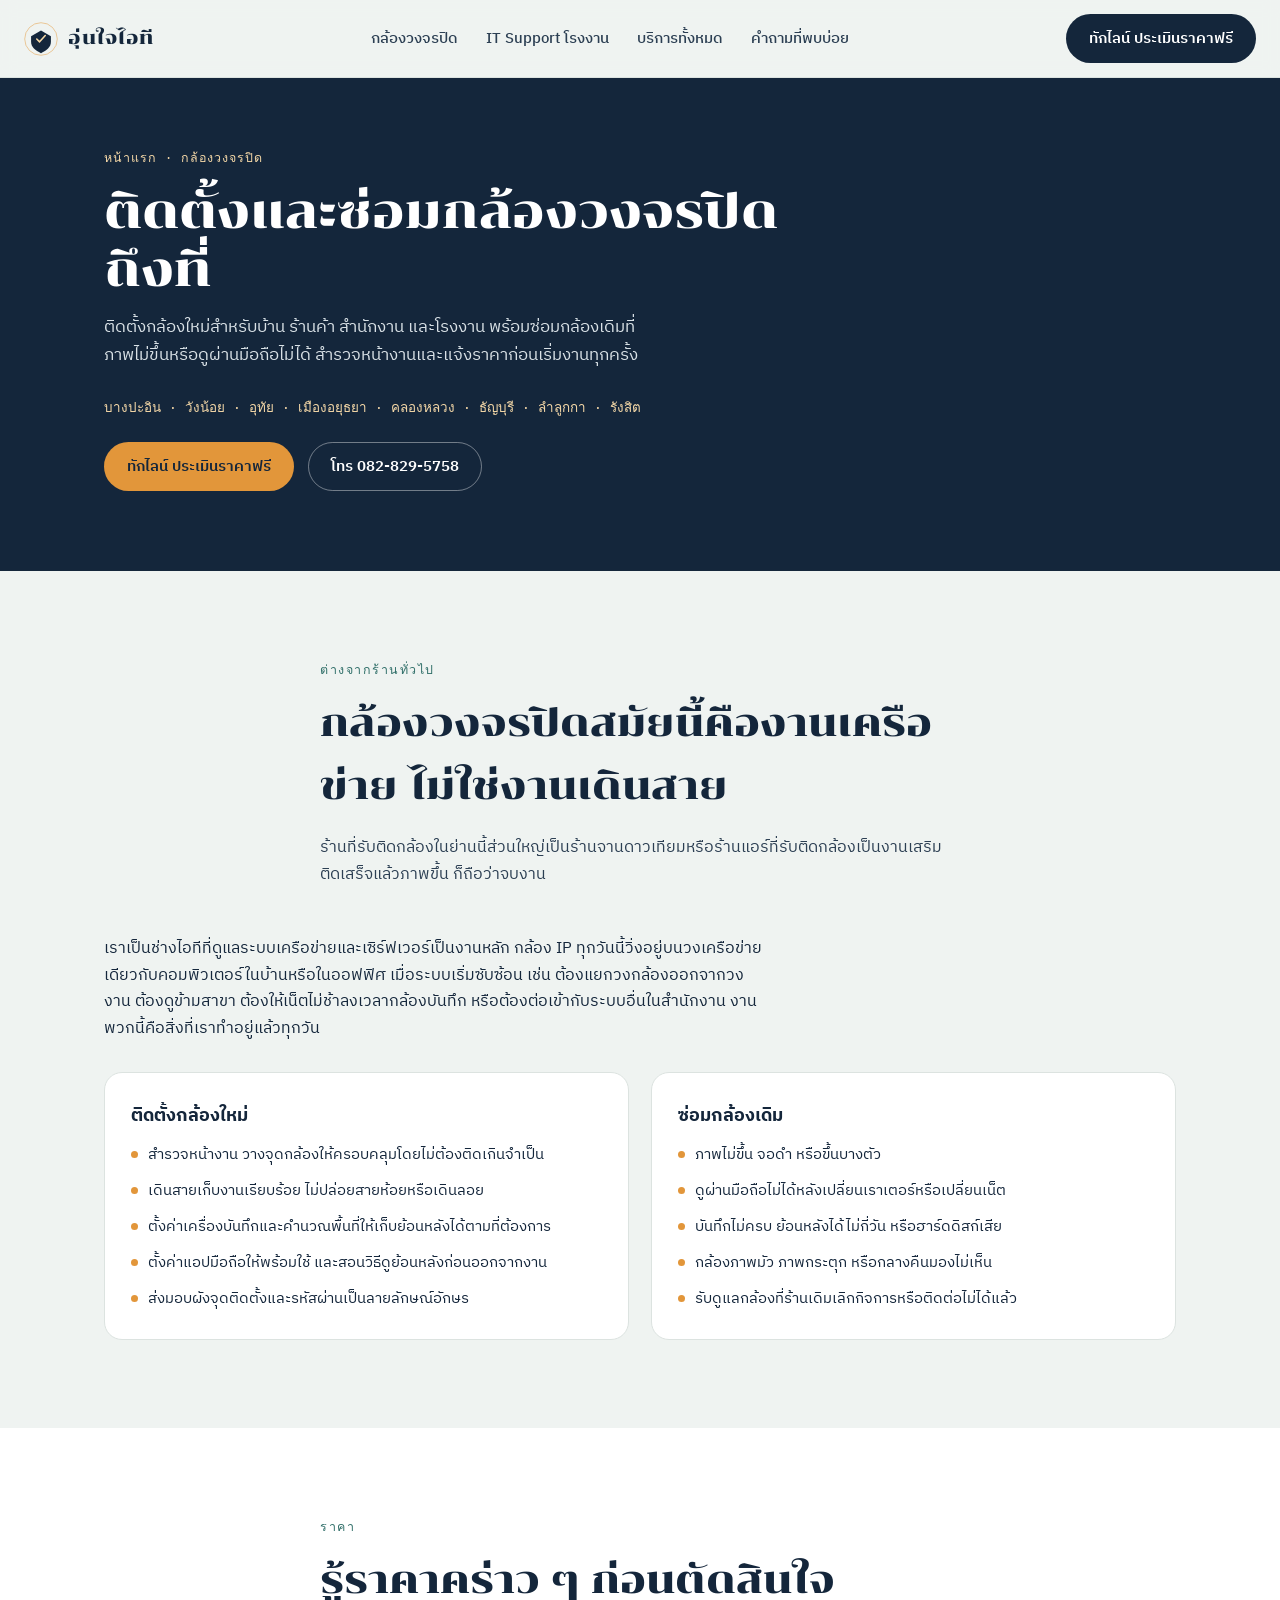
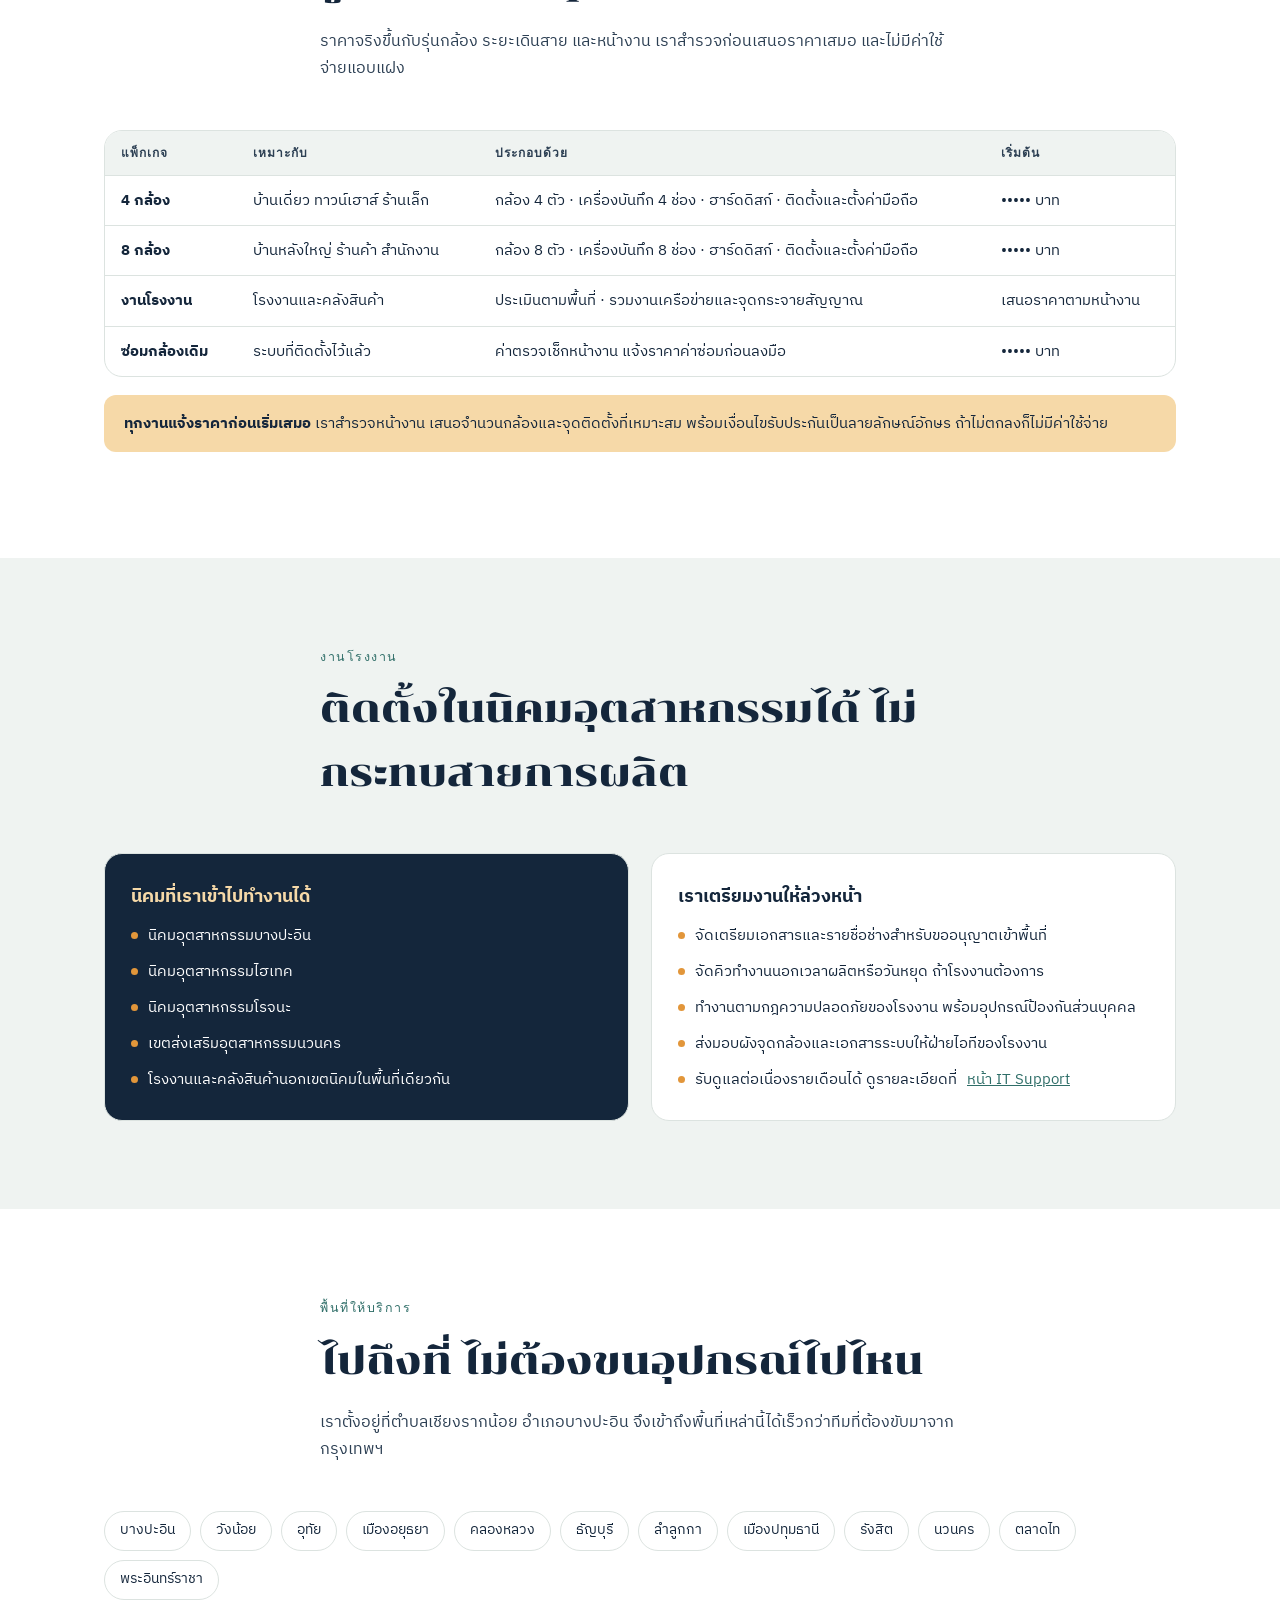
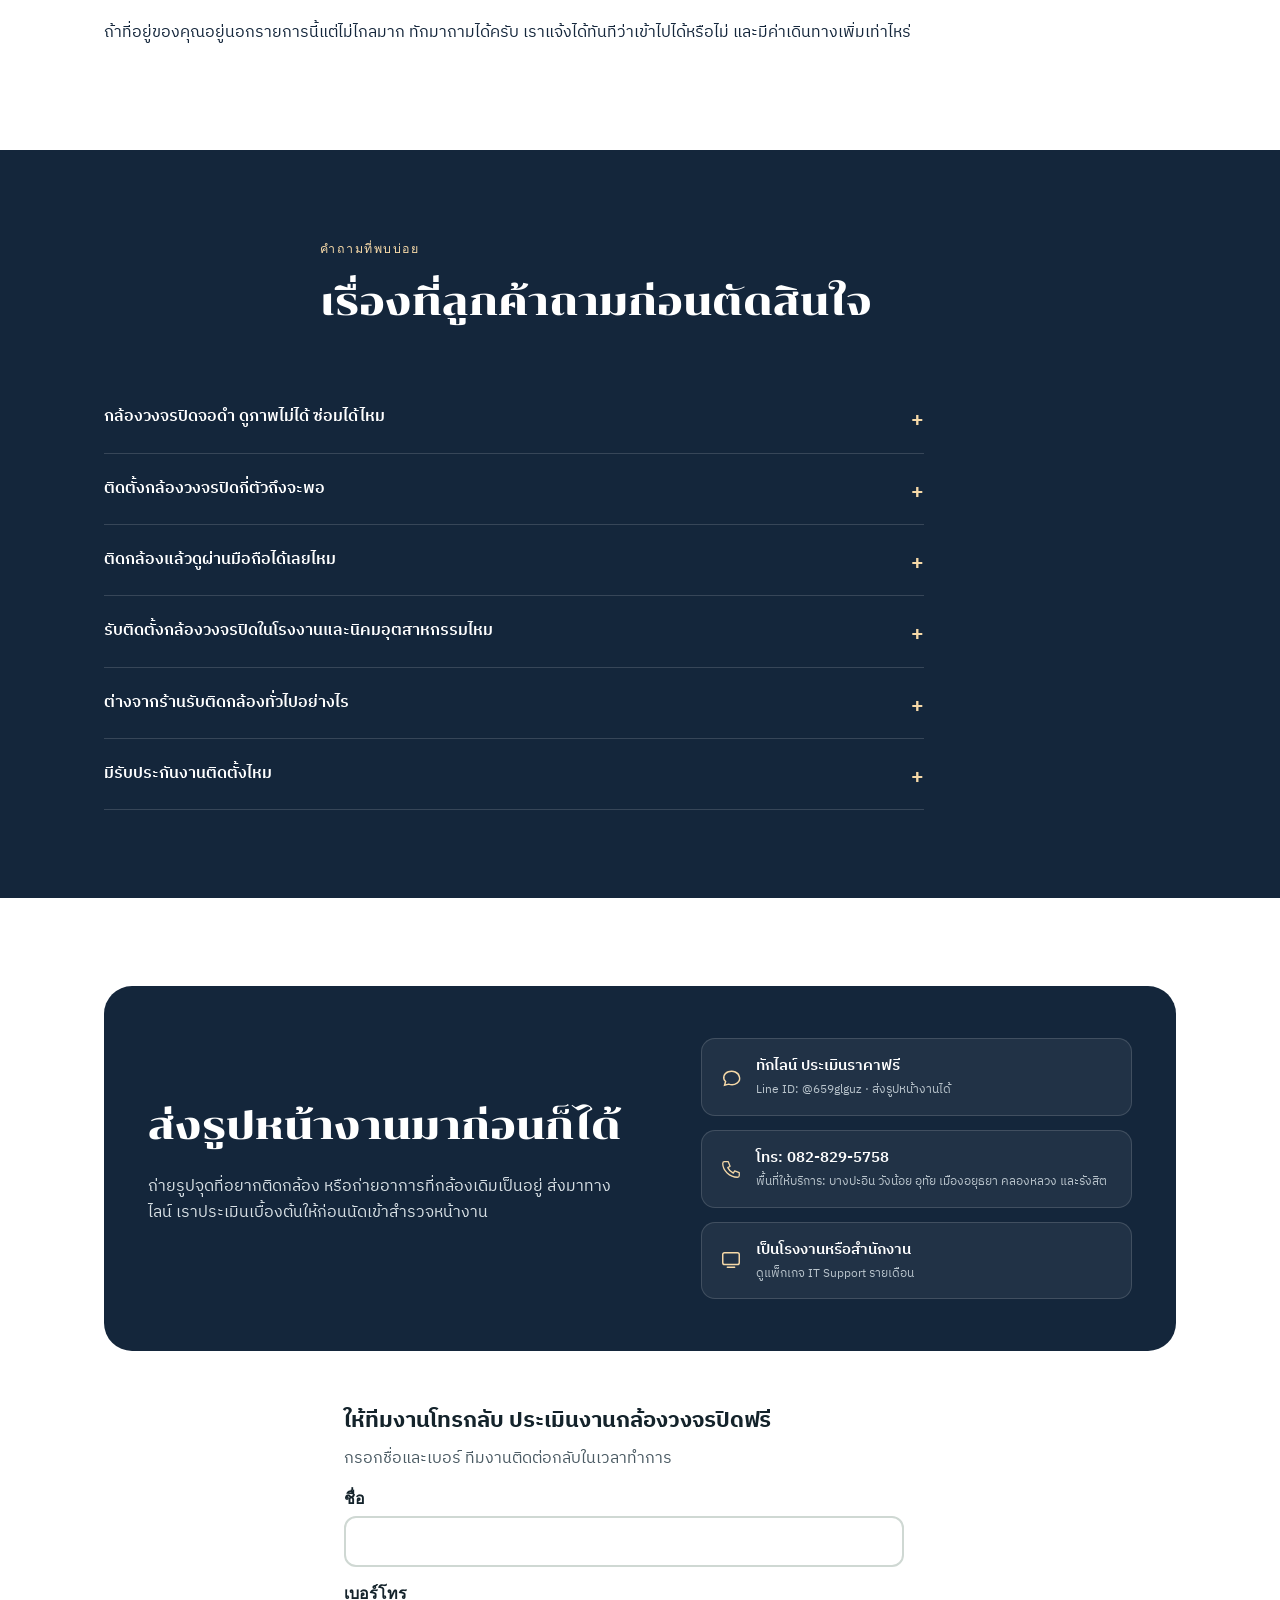
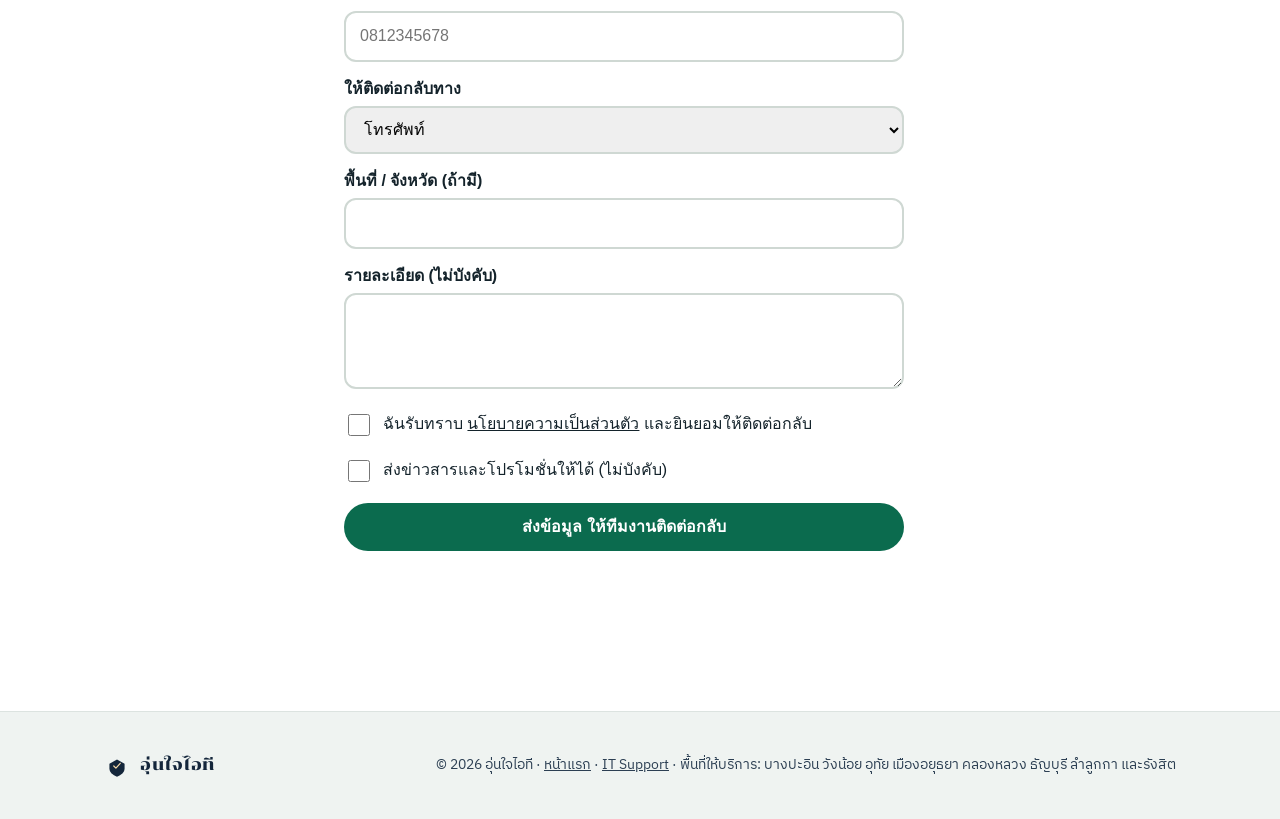
==== commit 6c781980: "เชื่อมระบบพาร์ทเนอร์: ใส่ t.js (แถบคุกกี้ + จับรหัสพาร์ทเนอร์) และฟอร์มให้ทีมงานโทรกลับ ในหน้าแรก, ก" ====
--- a/cctv/index.html
+++ b/cctv/index.html
@@ -380,6 +380,13 @@
       </div>
     </div>
   </div>
+<div class="container" style="padding-bottom:48px">
+  <div id="lead-form" style="background:#fff;color:#14232B;border-radius:18px;padding:24px;max-width:640px;margin:28px auto 0">
+    <h3 style="margin:0 0 6px;font-size:22px">ให้ทีมงานโทรกลับ ประเมินงานกล้องวงจรปิดฟรี</h3>
+    <p style="margin:0 0 14px;color:#4A5A63">กรอกชื่อและเบอร์ ทีมงานติดต่อกลับในเวลาทำการ</p>
+    <div data-unjai-lead data-product="unjai-cctv"></div>
+  </div>
+</div>
 </section>
 
 </main>
@@ -426,6 +433,8 @@
     }
   })();
 </script>
+<script async src="https://partner.unjaiit.com/t.js"></script>
+<script defer src="/assets/lead.js"></script>
 <script src="/assets/track.js"></script>
 </body>
 </html>
